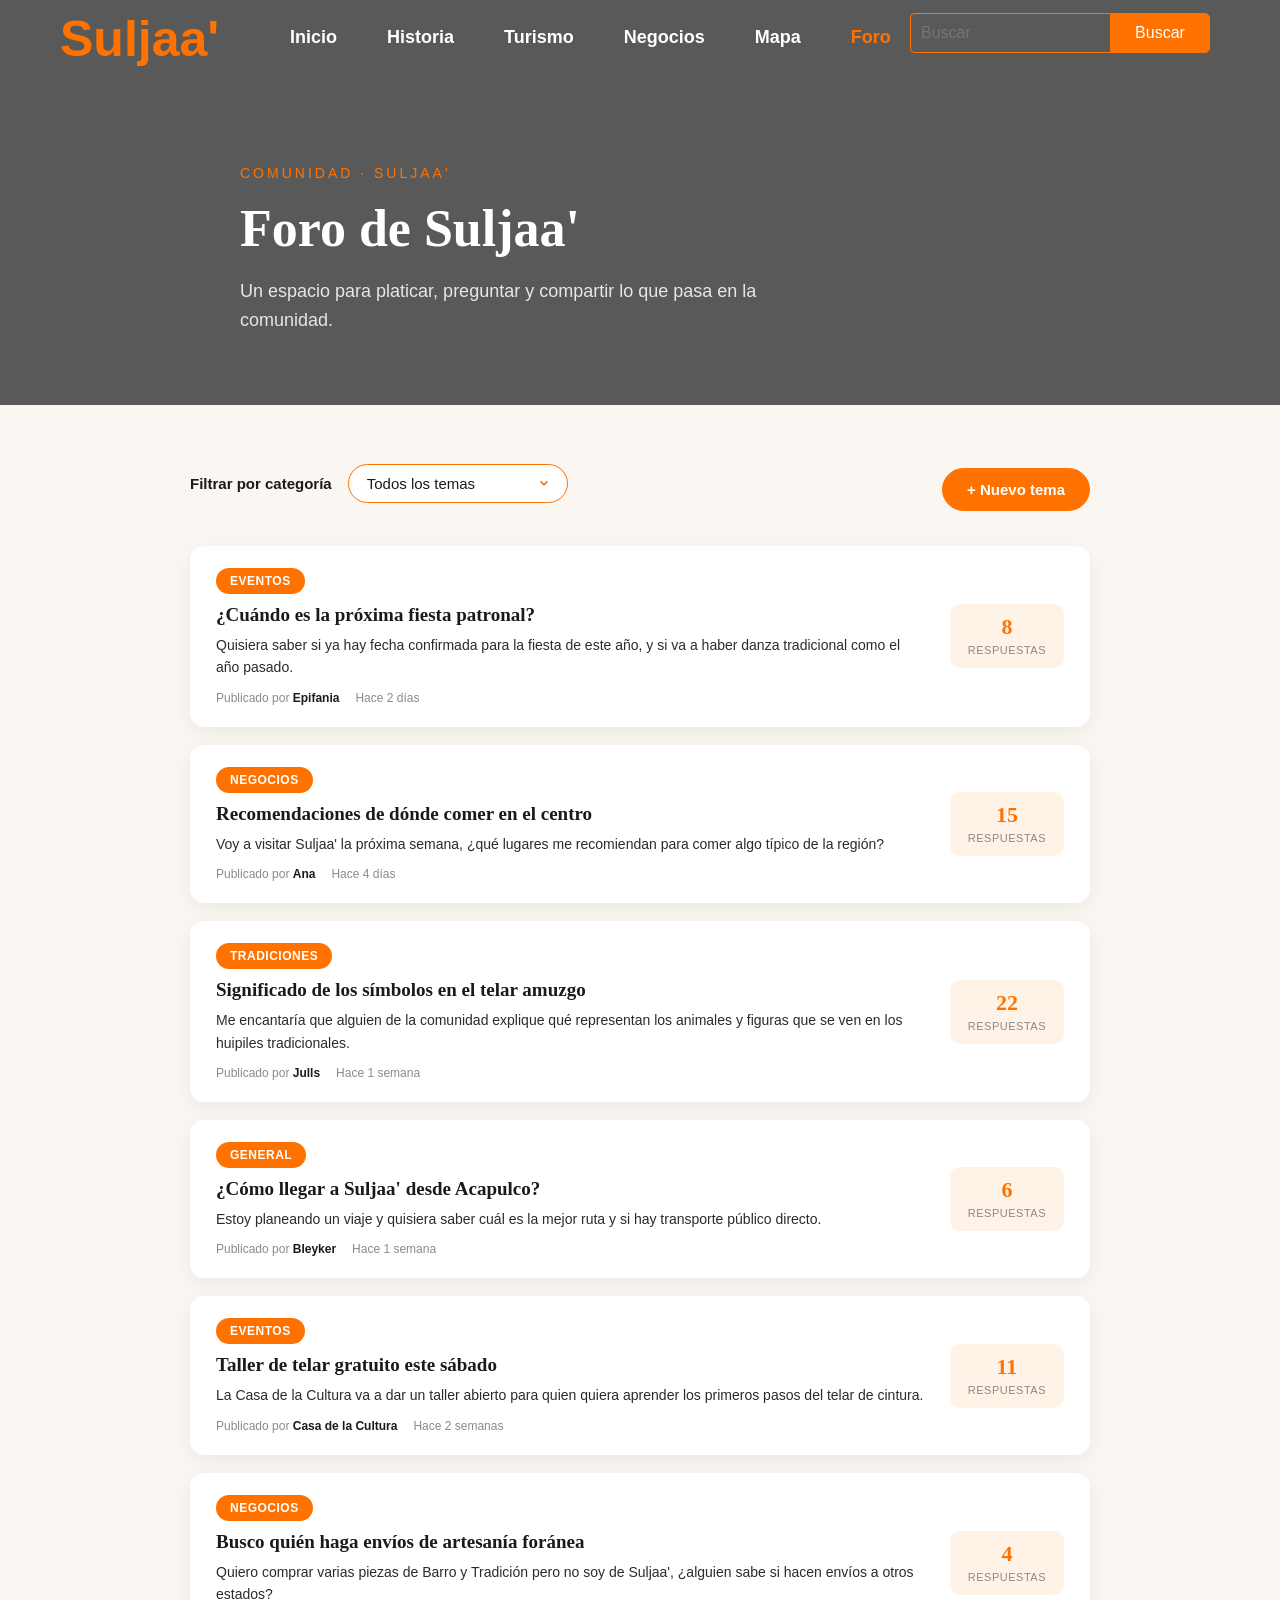
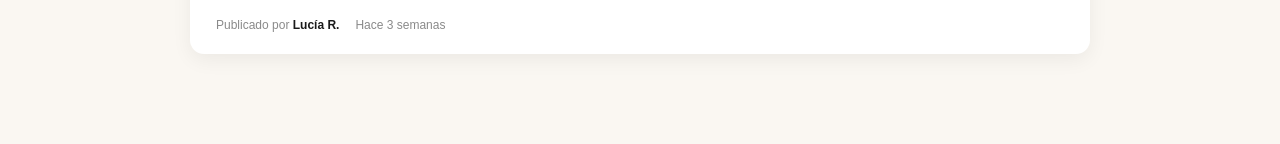
==== foro.html @ bf5eca67 "se agrego archivo foro.html con un filtro de categoria por temas" ====
<!DOCTYPE html>
<html lang="es">
<head>
    <meta charset="UTF-8">
    <meta name="viewport" content="width=device-width, initial-scale=1.0">
    <title>Foro — Suljaa'</title>

    <link rel="stylesheet" href="style.css">
</head>

<body>

    <div class="main main--foro">

        <!-- NAVBAR -->

        <div class="navbar">
            <button class="menu-toggle">☰</button>

            <div class="icon">
                <h2 class="logo">Suljaa'</h2>
            </div>

            <div class="menu">
                <ul>
                    <li><a href="index.html">Inicio</a></li>
                    <li><a href="historia.html">Historia</a></li>
                    <li><a href="turismo.html">Turismo</a></li>
                    <li><a href="negocios.html">Negocios</a></li>
                    <li><a href="mapa.html">Mapa</a></li>
                    <li><a href="foro.html" class="active-link">Foro</a></li>
                </ul>
            </div>

            <div class="search">
                <input
                    class="srch"
                    type="search"
                    placeholder="Buscar">

                <a href="#">
                    <button class="btn">Buscar</button>
                </a>
            </div>

        </div>

        <!-- HERO -->

        <div class="page-hero">
            <p class="page-eyebrow">Comunidad · Suljaa'</p>
            <h1>Foro de Suljaa'</h1>
            <p class="page-subtitle">
                Un espacio para platicar, preguntar y compartir lo que pasa
                en la comunidad.
            </p>
        </div>

    </div>

    <!-- FORO -->

    <main class="forum">

        <!-- BARRA SUPERIOR: FILTRO + BOTÓN NUEVO TEMA -->

        <div class="forum-toolbar">

            <div class="filter-bar">

                <label for="foro-categoria" class="filter-label">Filtrar por categoría</label>

                <select id="foro-categoria" class="filter-select">
                    <option value="todos">Todos los temas</option>
                    <option value="general">General</option>
                    <option value="negocios">Negocios</option>
                    <option value="tradiciones">Tradiciones</option>
                    <option value="eventos">Eventos</option>
                </select>

            </div>

            <button class="btn forum-new-topic" type="button">+ Nuevo tema</button>

        </div>

        <!-- LISTA DE TEMAS -->

        <div class="forum-list" id="forum-list">

            <!-- TEMA 1 -->
            <article class="forum-card" data-categoria="eventos">
                <div class="forum-card-main">
                    <span class="business-tag forum-tag">Eventos</span>
                    <h3 class="forum-title">¿Cuándo es la próxima fiesta patronal?</h3>
                    <p class="forum-preview">
                        Quisiera saber si ya hay fecha confirmada para la
                        fiesta de este año, y si va a haber danza tradicional
                        como el año pasado.
                    </p>
                    <div class="forum-meta">
                        <span class="forum-author">Publicado por <strong>Epifania</strong></span>
                        <span class="forum-date">Hace 2 días</span>
                    </div>
                </div>
                <div class="forum-card-stats">
                    <span class="forum-replies">8</span>
                    <span class="forum-replies-label">respuestas</span>
                </div>
            </article>

            <!-- TEMA 2 -->
            <article class="forum-card" data-categoria="negocios">
                <div class="forum-card-main">
                    <span class="business-tag forum-tag">Negocios</span>
                    <h3 class="forum-title">Recomendaciones de dónde comer en el centro</h3>
                    <p class="forum-preview">
                        Voy a visitar Suljaa' la próxima semana, ¿qué
                        lugares me recomiendan para comer algo típico de
                        la región?
                    </p>
                    <div class="forum-meta">
                        <span class="forum-author">Publicado por <strong>Ana</strong></span>
                        <span class="forum-date">Hace 4 días</span>
                    </div>
                </div>
                <div class="forum-card-stats">
                    <span class="forum-replies">15</span>
                    <span class="forum-replies-label">respuestas</span>
                </div>
            </article>

            <!-- TEMA 3 -->
            <article class="forum-card" data-categoria="tradiciones">
                <div class="forum-card-main">
                    <span class="business-tag forum-tag">Tradiciones</span>
                    <h3 class="forum-title">Significado de los símbolos en el telar amuzgo</h3>
                    <p class="forum-preview">
                        Me encantaría que alguien de la comunidad explique
                        qué representan los animales y figuras que se ven
                        en los huipiles tradicionales.
                    </p>
                    <div class="forum-meta">
                        <span class="forum-author">Publicado por <strong>Julls</strong></span>
                        <span class="forum-date">Hace 1 semana</span>
                    </div>
                </div>
                <div class="forum-card-stats">
                    <span class="forum-replies">22</span>
                    <span class="forum-replies-label">respuestas</span>
                </div>
            </article>

            <!-- TEMA 4 -->
            <article class="forum-card" data-categoria="general">
                <div class="forum-card-main">
                    <span class="business-tag forum-tag">General</span>
                    <h3 class="forum-title">¿Cómo llegar a Suljaa' desde Acapulco?</h3>
                    <p class="forum-preview">
                        Estoy planeando un viaje y quisiera saber cuál es
                        la mejor ruta y si hay transporte público directo.
                    </p>
                    <div class="forum-meta">
                        <span class="forum-author">Publicado por <strong>Bleyker</strong></span>
                        <span class="forum-date">Hace 1 semana</span>
                    </div>
                </div>
                <div class="forum-card-stats">
                    <span class="forum-replies">6</span>
                    <span class="forum-replies-label">respuestas</span>
                </div>
            </article>

            <!-- TEMA 5 -->
            <article class="forum-card" data-categoria="eventos">
                <div class="forum-card-main">
                    <span class="business-tag forum-tag">Eventos</span>
                    <h3 class="forum-title">Taller de telar gratuito este sábado</h3>
                    <p class="forum-preview">
                        La Casa de la Cultura va a dar un taller abierto
                        para quien quiera aprender los primeros pasos del
                        telar de cintura.
                    </p>
                    <div class="forum-meta">
                        <span class="forum-author">Publicado por <strong>Casa de la Cultura</strong></span>
                        <span class="forum-date">Hace 2 semanas</span>
                    </div>
                </div>
                <div class="forum-card-stats">
                    <span class="forum-replies">11</span>
                    <span class="forum-replies-label">respuestas</span>
                </div>
            </article>

            <!-- TEMA 6 -->
            <article class="forum-card" data-categoria="negocios">
                <div class="forum-card-main">
                    <span class="business-tag forum-tag">Negocios</span>
                    <h3 class="forum-title">Busco quién haga envíos de artesanía foránea</h3>
                    <p class="forum-preview">
                        Quiero comprar varias piezas de Barro y Tradición
                        pero no soy de Suljaa', ¿alguien sabe si hacen
                        envíos a otros estados?
                    </p>
                    <div class="forum-meta">
                        <span class="forum-author">Publicado por <strong>Lucía R.</strong></span>
                        <span class="forum-date">Hace 3 semanas</span>
                    </div>
                </div>
                <div class="forum-card-stats">
                    <span class="forum-replies">4</span>
                    <span class="forum-replies-label">respuestas</span>
                </div>
            </article>

        </div>

        <!-- SIN RESULTADOS -->

        <p class="no-results" id="forum-no-results">No hay temas en esta categoría todavía.</p>

    </main>

    <!-- JAVASCRIPT -->

    <script src="script.js"></script>

</body>
</html>
---- style.css ----
*{
    margin: 0;
    padding: 0;
    box-sizing: border-box;
}

.main{
    width: 100%;
    height: 100vh;

    background:
    linear-gradient(
        to top,
        rgba(0,0,0,0.5) 50%,
        rgba(0,0,0,0.5) 50%
    ),
    url("img/portada.webp");

    background-position: center;
    background-size: cover;
}

.navbar{
    width: 1200px;
    height: 75px;
    margin: auto;
}

.navbar{
    overflow:visible;
}

.icon{
    width: 200px;
    float: left;
    height: 70px;
}

.logo{
    color: #ff7200;
    font-size: 50px;
    font-family: Arial;
    padding-left: 20px;
    padding-top: 10px;
}

.menu{
    width: 460px;
    float: left;
    height: 70px;
}

ul{
    float: left;
    display: flex;
    justify-content: center;
    align-items: center;
}

ul li{
    list-style: none;
    margin-left: 50px;
    margin-top: 27px;
    font-size: 18px;
}

ul li a{
    text-decoration: none;
    color: #fff;
    font-family: Arial;
    font-weight: bold;
    transition: 0.4s ease-in-out;
}

ul li a:hover{
    color: #ff7200;
}

.search{
    width: 330px;
    float: left;
    margin-left: 210px;
}

.srch{
    font-family: Arial;
    width: 200px;
    height: 40px;
    background: transparent;
    border: 1px solid #ff7200;
    border-right: none;
    margin-top: 13px;
    color: #fff;
    font-size: 16px;
    float: left;
    padding-left: 10px;

    border-top-left-radius: 5px;
    border-bottom-left-radius: 5px;
}

.btn{
    width: 100px;
    height: 40px;
    background: #ff7200;
    border: 1px solid #ff7200;
    margin-top: 13px;
    color: #fff;
    font-size: 16px;
    cursor: pointer;

    border-top-right-radius: 5px;
    border-bottom-right-radius: 5px;
}

.btn:focus,
.srch:focus{
    outline: none;
}

/* CONTENIDO PRINCIPAL */

.content{
    width: min(1200px, 90%);
    margin: auto;

    padding-top: 100px;

    display: flex;
    justify-content: space-between;
    align-items: center;

    gap: 60px;

    color: white;
}
.content-text{
    width: 700px;
}

.content h1{
    font-family: Georgia, serif;
    font-size: 60px;
    margin-bottom: 20px;
}

.content span{
    color: #ff7200;
    font-size: 55px;
}

.content .par{
    width: 700px;
    font-family: Arial;
    font-size: 20px;
    line-height: 35px;
    letter-spacing: 1px;
}
.mini-slider{

    position: relative;

    width: 320px;
    height: 450px;

    overflow: hidden;

    border-radius: 20px;

    box-shadow:
    0 20px 60px rgba(0,0,0,.5);

    flex-shrink: 0;

    animation: float 5s ease-in-out infinite;
}

.slide{

    position: absolute;

    top: 0;
    left: 0;

    width: 100%;
    height: 100%;

    opacity: 0;

    transform: scale(1.15);

    transition:
        opacity .8s ease,
        transform 6s ease;
}

.slide.active{
    opacity: 1;
    transform: scale(1);
}

.slide img{
    width: 100%;
    height: 100%;
    object-fit: cover;
}

@keyframes float{

    0%{
        transform: translateY(0);
    }

    50%{
        transform: translateY(-8px);
    }

    100%{
        transform: translateY(0);
    }

}
.slider-dots{

    position: absolute;

    bottom: 15px;
    left: 50%;

    transform: translateX(-50%);

    display: flex;
    gap: 10px;

    z-index: 10;
}

.dot{

    width: 10px;
    height: 10px;

    border-radius: 50%;

    background: rgba(255,255,255,.4);

    transition: .3s;
}

.active-dot{
    background: #ff7200;
    transform: scale(1.3);
}
.slide-info{

    position: absolute;

    left: 0;
    bottom: 0;

    width: 100%;

    padding: 20px;

    background:
    linear-gradient(
        transparent,
        rgba(0,0,0,.85)
    );

    color: white;
}

.slide-info h3{

    font-size: 20px;
    margin-bottom: 5px;
}

.slide-info p{

    font-size: 14px;
    line-height: 1.4;
}
/* ===================================
   MENU HAMBURGUESA
=================================== */

.menu-toggle{
    display:none;
    background:none;
    border:none;
    color:white;
    font-size:26px;
    cursor:pointer;
}

/* ===================================
   RESPONSIVE
=================================== */

@media (max-width:768px){

    .main{
        height:auto;
        min-height:100vh;
    }

    .navbar{
        width:100%;
        padding:20px;
        position:relative;
        display:flex;
        justify-content:center;
        align-items:center;
    }

    .logo{
        font-size:36px;
        padding:0;
        text-align:center;
        letter-spacing:1px;
    }

    .menu-toggle{
        display:block;
        position:absolute;
        left:20px;
        top:20px;
        z-index:1001;
    }

    .menu{
    display:none;
    width:100%;
    float:none;
    height:auto;
}

    .menu.active{

    display:block;

    position:absolute;

    top:70px;

    left:50%;
    transform:translateX(-50%);

    width:95%;

    padding:10px 15px;

    background:rgba(0,0,0,.55);

    backdrop-filter:blur(10px);

    border-radius:14px;

    z-index:999;

    animation:menuDrop .3s ease;
}

    .menu.active ul{
    display:flex;

    flex-wrap:wrap;

    justify-content:center;

    gap:12px;

    width:100%;
}

    .menu.active li{
    margin:0 !important;
}

    .menu.active a{
    font-size:14px;
    font-weight:600;
    white-space:nowrap;
}

    .menu.active a:hover{
        color:#ff7200;
    }

    .search{
        display:none;
    }

    .content{
        width:100%;
        display:flex;
        flex-direction:column;
        align-items:center;
        text-align:center;
        padding:30px 20px 50px;
        gap:30px;
    }

    .content-text{
        width:100%;
    }

    .content h1{
        font-size:40px;
        line-height:1.1;
        margin-bottom:15px;
    }

    .content span{
        font-size:40px;
    }

    .content .par{
        width:100%;
        font-size:18px;
        line-height:1.7;
    }

    .mini-slider{
        width:90%;
        max-width:340px;
        height:460px;
        margin-top:0;
        border-radius:22px;
        overflow:hidden;
        box-shadow:0 20px 60px rgba(0,0,0,.45);
    }

    .slide-info{
        text-align:center;
        padding:22px;
        background:linear-gradient(
            transparent,
            rgba(0,0,0,.92)
        );
    }

    .slide-info h3{
        font-size:24px;
        margin-bottom:8px;
        font-family:Georgia, serif;
    }

    .slide-info p{
        font-size:15px;
        line-height:1.5;
        opacity:.9;
    }

    .dot{
        width:8px;
        height:8px;
    }

    .active-dot{
        transform:scale(1.4);
    }
}

/* ===================================
   ANIMACIONES
=================================== */

@keyframes menuDrop{

    from{
        opacity:0;
        transform:translateY(-10px);
    }

    to{
        opacity:1;
        transform:translateY(0);
    }
}

/* ===================================
   HISTORIA — ESTILOS DE ARTÍCULO
   (se carga después de style.css)
=================================== */

:root{
    --naranja: #ff7200;
    --negro: #0d0d0d;
    --gris-texto: #2b2b2b;
    --crema: #faf7f2;
}

/* El hero de historia es más bajo que el del index,
   solo lo necesario para navbar + título de artículo */

.main--historia{
    height: auto;
    min-height: 60vh;

    background:
    linear-gradient(
        to top,
        rgba(0,0,0,0.65) 30%,
        rgba(0,0,0,0.65) 100%
    ),
    url("img/historia-hero.webp");

    background-position: center;
    background-size: cover;

    padding-bottom: 80px;
}

.active-link{
    color: var(--naranja) !important;
}

/* ---------- HERO DEL ARTÍCULO ---------- */

.article-hero{
    width: min(800px, 90%);
    margin: 90px auto 0;

    color: #fff;
    text-align: left;
}

.article-eyebrow{
    font-family: Arial;
    font-size: 14px;
    letter-spacing: 3px;
    text-transform: uppercase;
    color: var(--naranja);
    margin-bottom: 18px;
}

.article-hero h1{
    font-family: Georgia, serif;
    font-size: 56px;
    line-height: 1.15;
    margin-bottom: 22px;
}

.article-subtitle{
    font-family: Arial;
    font-size: 19px;
    line-height: 1.6;
    color: rgba(255,255,255,.85);
    max-width: 650px;
}

/* ---------- CUERPO DEL ARTÍCULO ---------- */

.article{
    background: var(--crema);
    padding-top: 60px;
    padding-bottom: 100px;
}

.article-figure{
    margin: 0 auto 50px;
}

.article-figure--full{
    width: min(1000px, 92%);
}

.article-figure--full img{
    width: 100%;
    height: 460px;
    object-fit: cover;
    border-radius: 14px;
    display: block;
}

.article-figure--inline{
    width: min(720px, 90%);
}

.article-figure--inline img{
    width: 100%;
    height: 360px;
    object-fit: cover;
    border-radius: 10px;
    display: block;
}

.article-figure figcaption{
    font-family: Arial;
    font-size: 13px;
    color: #8a8a8a;
    margin-top: 10px;
    text-align: center;
}

.article-body{
    width: min(720px, 90%);
    margin: 0 auto 70px;

    color: var(--gris-texto);
    font-family: Arial;
}

.article-lead{
    font-size: 22px;
    line-height: 1.6;
    font-family: Georgia, serif;
    color: #1a1a1a;
    margin-bottom: 40px;
}

.article-body h2{
    font-family: Georgia, serif;
    font-size: 32px;
    color: #1a1a1a;
    margin-top: 50px;
    margin-bottom: 18px;

    border-left: 4px solid var(--naranja);
    padding-left: 16px;
}

.article-body p{
    font-size: 18px;
    line-height: 1.8;
    margin-bottom: 22px;
    letter-spacing: .2px;
}

.article-body h3{
    font-family: Georgia, serif;
    font-size: 24px;
    color: #1a1a1a;
    margin-top: 36px;
    margin-bottom: 14px;
}

.article-list{
    margin: 0 0 28px 1.4em;
    padding: 0;
}

.article-list li{
    font-size: 18px;
    line-height: 1.8;
    margin-bottom: 18px;
    letter-spacing: .2px;
    color: var(--gris-texto);
}

.article-list li strong{
    color: #1a1a1a;
}

.article-quote{
    width: 100%;
    margin: 40px 0;
    padding: 30px 35px;

    background: #fff;
    border-left: 4px solid var(--naranja);
    border-radius: 0 10px 10px 0;

    font-family: Georgia, serif;
    font-size: 22px;
    font-style: italic;
    line-height: 1.5;
    color: #1a1a1a;
}

.article-quote cite{
    display: block;
    margin-top: 14px;
    font-family: Arial;
    font-size: 14px;
    font-style: normal;
    color: #8a8a8a;
}

/* ---------- LÍNEA DE TIEMPO ---------- */

.timeline{
    width: min(800px, 90%);
    margin: 0 auto;
    padding: 50px 0 20px;
}

.timeline-title{
    font-family: Georgia, serif;
    font-size: 32px;
    color: #1a1a1a;
    text-align: center;
    margin-bottom: 50px;
}

.timeline-track{
    position: relative;
    padding-left: 30px;

    border-left: 2px solid rgba(255,114,0,.3);
}

.timeline-item{
    position: relative;
    margin-bottom: 42px;
}

.timeline-item::before{
    content: "";

    position: absolute;
    left: -38px;
    top: 4px;

    width: 14px;
    height: 14px;

    background: var(--naranja);
    border-radius: 50%;
    border: 3px solid var(--crema);
}

.timeline-year{
    display: inline-block;
    font-family: Arial;
    font-weight: bold;
    font-size: 14px;
    letter-spacing: 1px;
    color: var(--naranja);
    margin-bottom: 6px;
}

.timeline-content h3{
    font-family: Georgia, serif;
    font-size: 22px;
    color: #1a1a1a;
    margin-bottom: 6px;
}

.timeline-content p{
    font-family: Arial;
    font-size: 16px;
    line-height: 1.6;
    color: var(--gris-texto);
}

/* ---------- ACORDEÓN CULTURAL (historia) ---------- */

.culture-accordion{
    margin: 36px 0 50px;
}

.accordion-item{
    background: #fff;
    border: 1px solid rgba(0,0,0,.08);
    border-radius: 10px;
    margin-bottom: 12px;
    overflow: hidden;
    transition: box-shadow .25s ease;
}

.accordion-item.is-open{
    box-shadow: 0 4px 20px rgba(0,0,0,.06);
}

.accordion-trigger{
    width: 100%;
    display: flex;
    justify-content: space-between;
    align-items: center;
    gap: 16px;
    padding: 20px 24px;

    background: none;
    border: none;
    cursor: pointer;

    font-family: Georgia, serif;
    font-size: 22px;
    color: #1a1a1a;
    text-align: left;

    transition: background .2s ease;
}

.accordion-trigger:hover,
.accordion-trigger:focus-visible{
    background: rgba(255,114,0,.06);
    outline: none;
}

.accordion-trigger:focus-visible{
    box-shadow: inset 0 0 0 2px var(--naranja);
}

.accordion-icon{
    flex-shrink: 0;
    width: 28px;
    height: 28px;
    position: relative;
}

.accordion-icon::before,
.accordion-icon::after{
    content: "";
    position: absolute;
    top: 50%;
    left: 50%;
    background: var(--naranja);
    transition: transform .3s ease;
}

.accordion-icon::before{
    width: 14px;
    height: 2px;
    margin: -1px -7px 0 0;
}

.accordion-icon::after{
    width: 2px;
    height: 14px;
    margin: -7px -1px 0 0;
}

.accordion-item.is-open .accordion-icon::after{
    transform: rotate(90deg);
    opacity: 0;
}

.accordion-panel{
    display: grid;
    grid-template-rows: 0fr;
    transition: grid-template-rows .35s ease;
}

.accordion-item.is-open .accordion-panel{
    grid-template-rows: 1fr;
}

.accordion-content{
    overflow: hidden;
    padding: 0 24px;
}

.accordion-item.is-open .accordion-content{
    padding-bottom: 24px;
}

.accordion-content p{
    font-size: 17px;
    line-height: 1.8;
    margin-bottom: 16px;
    color: var(--gris-texto);
}

.accordion-content p:last-child{
    margin-bottom: 0;
}

.accordion-figure{
    margin: 20px 0 24px;
}

.accordion-figure img{
    width: 100%;
    height: 220px;
    object-fit: cover;
    border-radius: 8px;
    display: block;
}

.accordion-figure figcaption{
    font-family: Arial;
    font-size: 13px;
    color: #8a8a8a;
    margin-top: 8px;
    text-align: center;
}

.accordion-gallery{
    display: grid;
    grid-template-columns: repeat(2, 1fr);
    gap: 14px;
    margin: 20px 0 24px;
}

.accordion-gallery .accordion-figure{
    margin: 0;
}

.accordion-gallery .accordion-figure img{
    height: 160px;
}

/* ===================================
   RESPONSIVE
=================================== */

@media (max-width:768px){

    .article-hero{
        margin-top: 40px;
        text-align: center;
    }

    .article-hero h1{
        font-size: 38px;
    }

    .article-subtitle{
        font-size: 17px;
        max-width: 100%;
    }

    .article-figure--full img{
        height: 260px;
        border-radius: 10px;
    }

    .article-figure--inline img{
        height: 220px;
    }

    .article-lead{
        font-size: 19px;
    }

    .article-body h2{
        font-size: 26px;
    }

    .article-body p{
        font-size: 16px;
        line-height: 1.7;
    }

    .article-body h3{
        font-size: 21px;
    }

    .article-list li{
        font-size: 16px;
        line-height: 1.7;
    }

    .article-quote{
        font-size: 18px;
        padding: 24px 22px;
    }

    .timeline-title{
        font-size: 26px;
    }

    .timeline-track{
        padding-left: 22px;
    }

    .timeline-item::before{
        left: -29px;
    }

    .accordion-trigger{
        font-size: 19px;
        padding: 16px 18px;
    }

    .accordion-content{
        padding: 0 18px;
    }

    .accordion-gallery{
        grid-template-columns: 1fr;
    }

    .accordion-figure img,
    .accordion-gallery .accordion-figure img{
        height: 180px;
    }
}
/* ===================================
   NEGOCIOS — DIRECTORIO
   (se carga después de style.css e historia)
=================================== */
 
/* Hero corto, mismo patrón que historia pero genérico
   para reutilizarse en otras páginas internas si se quiere */
 
.page-hero{
    width: min(800px, 90%);
    margin: 90px auto 0;
 
    color: #fff;
    text-align: left;
}
 
.main--negocios{
    height: auto;
    min-height: 55vh;
 
    background:
    linear-gradient(
        to top,
        rgba(0,0,0,0.65) 30%,
        rgba(0,0,0,0.65) 100%
    ),
    url("img/negocios-hero.webp");
 
    background-position: center;
    background-size: cover;
 
    padding-bottom: 70px;
}
 
.page-eyebrow{
    font-family: Arial;
    font-size: 14px;
    letter-spacing: 3px;
    text-transform: uppercase;
    color: var(--naranja);
    margin-bottom: 18px;
}
 
.page-hero h1{
    font-family: Georgia, serif;
    font-size: 52px;
    line-height: 1.15;
    margin-bottom: 18px;
}
 
.page-subtitle{
    font-family: Arial;
    font-size: 18px;
    line-height: 1.6;
    color: rgba(255,255,255,.85);
    max-width: 600px;
}
 
/* ---------- DIRECTORIO ---------- */
 
.directory{
    background: var(--crema);
    padding: 60px 0 100px;
}
 
/* ---------- FILTRO ---------- */
 
.filter-bar{
    width: min(1100px, 90%);
    margin: 0 auto 45px;
 
    display: flex;
    align-items: center;
    gap: 16px;
    flex-wrap: wrap;
}
 
.filter-label{
    font-family: Arial;
    font-size: 15px;
    font-weight: bold;
    color: #1a1a1a;
}
 
.filter-select{
    font-family: Arial;
    font-size: 15px;
    color: #1a1a1a;
 
    padding: 10px 18px;
 
    border: 1.5px solid var(--naranja);
    border-radius: 30px;
 
    background: #fff;
    cursor: pointer;
 
    min-width: 220px;
 
    appearance: none;
    background-image: url("data:image/svg+xml;utf8,<svg xmlns='http://www.w3.org/2000/svg' width='14' height='14' viewBox='0 0 24 24' fill='none' stroke='%23ff7200' stroke-width='3'><polyline points='6 9 12 15 18 9'/></svg>");
    background-repeat: no-repeat;
    background-position: right 16px center;
    padding-right: 40px;
}
 
.filter-select:focus{
    outline: none;
    box-shadow: 0 0 0 3px rgba(255,114,0,.2);
}
 
/* ---------- GRID ---------- */
 
.business-grid{
    width: min(1100px, 90%);
    margin: 0 auto;
 
    display: grid;
    grid-template-columns: repeat(3, 1fr);
    gap: 32px;
}
 
.business-card{
    background: #fff;
    border-radius: 16px;
    overflow: hidden;
 
    box-shadow: 0 8px 24px rgba(0,0,0,.08);
 
    display: flex;
    flex-direction: column;
 
    transition: transform .3s ease, box-shadow .3s ease;
}
 
.business-card:hover{
    transform: translateY(-6px);
    box-shadow: 0 16px 36px rgba(0,0,0,.14);
}
 
.business-card.is-hidden{
    display: none;
}
 
.business-image{
    position: relative;
    width: 100%;
    height: 200px;
}
 
.business-image img{
    width: 100%;
    height: 100%;
    object-fit: cover;
    display: block;
}
 
.business-tag{
    position: absolute;
    top: 14px;
    left: 14px;
 
    background: var(--naranja);
    color: #fff;
 
    font-family: Arial;
    font-size: 12px;
    font-weight: bold;
    letter-spacing: .5px;
    text-transform: uppercase;
 
    padding: 6px 14px;
    border-radius: 30px;
}
 
.business-info{
    padding: 22px 24px 26px;
 
    display: flex;
    flex-direction: column;
    flex-grow: 1;
}
 
.business-info h3{
    font-family: Georgia, serif;
    font-size: 22px;
    color: #1a1a1a;
    margin-bottom: 10px;
}
 
.business-desc{
    font-family: Arial;
    font-size: 15px;
    line-height: 1.6;
    color: var(--gris-texto);
 
    margin-bottom: 18px;
    flex-grow: 1;
}
 
.business-location{
    border-top: 1px solid #eee;
    padding-top: 16px;
 
    display: flex;
    flex-direction: column;
    gap: 8px;
}
 
.business-address{
    font-family: Arial;
    font-size: 13px;
    color: #8a8a8a;
}
 
.map-link{
    font-family: Arial;
    font-size: 14px;
    font-weight: bold;
    color: var(--naranja);
    text-decoration: none;
 
    transition: .25s;
}
 
.map-link:hover{
    color: #d65f00;
}
 
/* ---------- SIN RESULTADOS ---------- */
 
.no-results{
    display: none;
 
    width: min(1100px, 90%);
    margin: 40px auto 0;
 
    text-align: center;
    font-family: Arial;
    font-size: 16px;
    color: #8a8a8a;
}
 
.no-results.show{
    display: block;
}
 
/* ===================================
   RESPONSIVE
=================================== */
 
@media (max-width:1024px){
 
    .business-grid{
        grid-template-columns: repeat(2, 1fr);
    }
}
 
@media (max-width:768px){
 
    .page-hero{
        margin-top: 40px;
        text-align: center;
    }
 
    .page-hero h1{
        font-size: 36px;
    }
 
    .page-subtitle{
        font-size: 16px;
        max-width: 100%;
    }
 
    .filter-bar{
        flex-direction: column;
        align-items: stretch;
        text-align: center;
    }
 
    .filter-select{
        width: 100%;
    }
 
    .business-grid{
        grid-template-columns: 1fr;
        gap: 24px;
    }
 
    .business-image{
        height: 190px;
    }
}


 /* ===================================
   MAPA — ESTILOS
   (se carga después de style.css, historia y negocios)
=================================== */

.main--mapa{
    height: auto;
    min-height: 45vh;

    background:
    linear-gradient(
        to top,
        rgba(0,0,0,0.65) 30%,
        rgba(0,0,0,0.65) 100%
    ),
    url("img/mapa-hero.webp");

    background-position: center;
    background-size: cover;

    padding-bottom: 60px;
}

/* ---------- LAYOUT GENERAL ---------- */

.map-page{
    background: var(--crema);
    padding: 50px 0 90px;
}

.section-title{
    width: min(1200px, 94%);
    margin: 0 auto 10px;

    font-family: Georgia, serif;
    font-size: 28px;
    color: #1a1a1a;

    border-left: 4px solid var(--naranja);
    padding-left: 14px;
}

.section-subtitle{
    width: min(1200px, 94%);
    margin: 0 auto 30px;

    font-family: Arial;
    font-size: 15px;
    color: var(--gris-texto);
    padding-left: 18px;
}

.map-main-section{
    margin-bottom: 70px;
}

/* ---------- MAPA PRINCIPAL ---------- */

.map-layout{
    width: min(1200px, 94%);
    margin: 20px auto 0;

    display: flex;
    gap: 28px;

    align-items: flex-start;
}

.map-sidebar{
    width: 320px;
    flex-shrink: 0;

    background: #fff;
    border-radius: 16px;

    box-shadow: 0 8px 24px rgba(0,0,0,.08);

    padding: 24px;

    max-height: 560px;
    overflow-y: auto;
}

.sidebar-title{
    font-family: Georgia, serif;
    font-size: 20px;
    color: #1a1a1a;
    margin-bottom: 18px;
}

.sidebar-list{
    display: flex;
    flex-direction: column;
    gap: 10px;
}

.sidebar-item{
    list-style: none;

    padding: 14px 16px;

    border-radius: 10px;
    border: 1px solid #eee;

    cursor: pointer;

    transition: .25s;
}

.sidebar-item:hover{
    border-color: var(--naranja);
    background: #fff9f4;
}

.sidebar-item.is-active{
    border-color: var(--naranja);
    background: #fff3e8;
}

.sidebar-item h4{
    font-family: Georgia, serif;
    font-size: 16px;
    color: #1a1a1a;
    margin-bottom: 4px;
}

.sidebar-item span{
    font-family: Arial;
    font-size: 12px;
    font-weight: bold;
    letter-spacing: .5px;
    text-transform: uppercase;
    color: var(--naranja);
}

.map-container{
    flex-grow: 1;

    border-radius: 16px;
    overflow: hidden;

    box-shadow: 0 8px 24px rgba(0,0,0,.08);
}

#map{
    width: 100%;
    height: 560px;
}

/* ---------- LOCALIDADES: GRID DE CAJAS ---------- */

.locality-grid{
    width: min(1200px, 94%);
    margin: 0 auto;

    display: grid;
    grid-template-columns: repeat(3, 1fr);
    gap: 28px;
}

.locality-card{
    background: #fff;
    border-radius: 16px;
    overflow: hidden;

    box-shadow: 0 8px 24px rgba(0,0,0,.08);

    cursor: pointer;

    transition: transform .3s ease, box-shadow .3s ease;
}

.locality-card:hover{
    transform: translateY(-6px);
    box-shadow: 0 16px 36px rgba(0,0,0,.14);
}

.locality-thumb{
    width: 100%;
    height: 160px;

    position: relative;

    /* El mapa miniatura de Leaflet vive aquí */
    overflow: hidden;
}

/* Evita que el mini-mapa capture scroll/clicks individuales;
   el clic en toda la tarjeta abre el modal */
.locality-thumb .leaflet-container{
    pointer-events: none;
}

.locality-thumb-overlay{
    position: absolute;
    inset: 0;

    background: linear-gradient(
        to top,
        rgba(0,0,0,.45),
        rgba(0,0,0,0) 60%
    );
}

.locality-info{
    padding: 18px 20px 22px;
}

.locality-info h3{
    font-family: Georgia, serif;
    font-size: 19px;
    color: #1a1a1a;
    margin-bottom: 6px;
}

.locality-info p{
    font-family: Arial;
    font-size: 13px;
    color: #8a8a8a;
}

.locality-expand{
    display: inline-block;
    margin-top: 10px;

    font-family: Arial;
    font-size: 13px;
    font-weight: bold;
    color: var(--naranja);
}

/* ---------- MODAL ---------- */

.locality-modal{
    display: none;

    position: fixed;
    inset: 0;
    z-index: 2000;

    background: rgba(0,0,0,.6);

    align-items: center;
    justify-content: center;

    padding: 20px;
}

.locality-modal.is-open{
    display: flex;
}

.locality-modal-content{
    background: #fff;
    border-radius: 18px;

    width: min(900px, 100%);
    max-height: 90vh;

    padding: 30px;

    position: relative;

    overflow-y: auto;

    animation: modalPop .25s ease;
}

@keyframes modalPop{

    from{
        opacity: 0;
        transform: scale(.96);
    }

    to{
        opacity: 1;
        transform: scale(1);
    }

}

.modal-close{
    position: absolute;
    top: 18px;
    right: 18px;

    width: 36px;
    height: 36px;

    border: none;
    border-radius: 50%;

    background: #f4f4f4;
    color: #1a1a1a;

    font-size: 18px;
    cursor: pointer;

    transition: .2s;
}

.modal-close:hover{
    background: var(--naranja);
    color: #fff;
}

.modal-title{
    font-family: Georgia, serif;
    font-size: 28px;
    color: #1a1a1a;
    margin-bottom: 6px;
    padding-right: 40px;
}

.modal-subtitle{
    font-family: Arial;
    font-size: 14px;
    color: #8a8a8a;
    margin-bottom: 20px;
}

.modal-map-container{
    border-radius: 14px;
    overflow: hidden;

    box-shadow: 0 8px 24px rgba(0,0,0,.08);
}

#modal-map{
    width: 100%;
    height: 420px;
}

/* Popups de Leaflet con la tipografía del sitio */

.leaflet-popup-content-wrapper{
    border-radius: 12px;
}

.leaflet-popup-content{
    font-family: Arial;
    margin: 14px 16px;
}

.popup-title{
    font-family: Georgia, serif;
    font-size: 16px;
    color: #1a1a1a;
    margin-bottom: 6px;
}

.popup-tag{
    display: inline-block;
    font-size: 11px;
    font-weight: bold;
    text-transform: uppercase;
    letter-spacing: .5px;
    color: var(--naranja);
    margin-bottom: 8px;
}

.popup-link{
    display: inline-block;
    margin-top: 8px;
    font-size: 13px;
    font-weight: bold;
    color: var(--naranja);
    text-decoration: none;
}

.popup-link:hover{
    color: #d65f00;
}

/* ===================================
   RESPONSIVE
=================================== */

@media (max-width:1024px){

    .locality-grid{
        grid-template-columns: repeat(2, 1fr);
    }
}

@media (max-width:768px){

    .page-hero{
        margin-top: 40px;
        text-align: center;
    }

    .page-hero h1{
        font-size: 34px;
    }

    .section-title{
        font-size: 22px;
    }

    .map-layout{
        flex-direction: column;
        align-items: stretch;
    }

    .map-sidebar{
        width: 100%;
        max-height: 240px;
    }

    #map{
        height: 360px;
    }

    .locality-grid{
        grid-template-columns: 1fr;
        gap: 22px;
    }

    .locality-thumb{
        height: 150px;
    }

    .locality-modal-content{
        padding: 22px;
    }

    .modal-title{
        font-size: 22px;
    }

    #modal-map{
        height: 300px;
    }
}
/* ===================================
   TURISMO — ESTILOS
   (se carga después de style.css, historia, negocios y mapa;
   reutiliza .business-grid / .business-card de negocios.css
   para el grid de sitios turísticos) */
 
.main--turismo{
    height: auto;
    min-height: 50vh;
 
    background:
    linear-gradient(
        to top,
        rgba(0,0,0,0.65) 30%,
        rgba(0,0,0,0.65) 100%
    ),
    url("img/turismo-hero.webp");
 
    background-position: center;
    background-size: cover;
 
    padding-bottom: 60px;
}
 
.tourism{
    background: var(--crema);
    padding: 50px 0 90px;
}
 
/* ---------- SECCIÓN DEL ZÓCALO (sitio principal) ---------- */
 
.main-spot-section{
    margin-bottom: 70px;
}
 
.main-spot-card{
    width: min(1100px, 90%);
    margin: 20px auto 0;
 
    background: #fff;
    border-radius: 18px;
    overflow: hidden;
 
    box-shadow: 0 10px 28px rgba(0,0,0,.1);
 
    display: flex;
}
 
.main-spot-image{
    width: 45%;
    flex-shrink: 0;
}
 
.main-spot-image img{
    width: 100%;
    height: 100%;
    object-fit: cover;
    display: block;
    min-height: 320px;
}
 
.main-spot-info{
    padding: 36px 38px;
 
    display: flex;
    flex-direction: column;
    justify-content: center;
}
 
.main-spot-info h3{
    font-family: Georgia, serif;
    font-size: 28px;
    color: #1a1a1a;
    margin-bottom: 14px;
}
 
.main-spot-info p{
    font-family: Arial;
    font-size: 16px;
    line-height: 1.7;
    color: var(--gris-texto);
    margin-bottom: 24px;
}
 
.main-spot-location{
    border-top: 1px solid #eee;
    padding-top: 18px;
 
    display: flex;
    flex-direction: column;
    gap: 8px;
}
 
/* ---------- TÍTULOS DE SECCIÓN ---------- */
 
.spots-section .section-title{
    margin-bottom: 30px;
}
 
/* ===================================
   RESPONSIVE
=================================== */
 
@media (max-width:768px){
 
    .page-hero{
        margin-top: 40px;
        text-align: center;
    }
 
    .page-hero h1{
        font-size: 34px;
    }
 
    .main-spot-card{
        flex-direction: column;
    }
 
    .main-spot-image{
        width: 100%;
    }
 
    .main-spot-image img{
        min-height: 220px;
    }
 
    .main-spot-info{
        padding: 26px 24px 30px;
        text-align: left;
    }
 
    .main-spot-info h3{
        font-size: 24px;
    }
}
 
/* ===================================
   MAPA — ESTILOS
   (se carga después de style.css, historia y negocios)
=================================== */

.main--mapa{
    height: auto;
    min-height: 45vh;

    background:
    linear-gradient(
        to top,
        rgba(0,0,0,0.65) 30%,
        rgba(0,0,0,0.65) 100%
    ),
    url("img/mapa-hero.jpg");

    background-position: center;
    background-size: cover;

    padding-bottom: 60px;
}

/* ---------- LAYOUT GENERAL ---------- */

.map-page{
    background: var(--crema);
    padding: 50px 0 90px;
}

.section-title{
    width: min(1200px, 94%);
    margin: 0 auto 10px;

    font-family: Georgia, serif;
    font-size: 28px;
    color: #1a1a1a;

    border-left: 4px solid var(--naranja);
    padding-left: 14px;
}

.section-subtitle{
    width: min(1200px, 94%);
    margin: 0 auto 30px;

    font-family: Arial;
    font-size: 15px;
    color: var(--gris-texto);
    padding-left: 18px;
}

.map-main-section{
    margin-bottom: 70px;
}

/* ---------- MAPA PRINCIPAL ---------- */

.map-layout{
    width: min(1200px, 94%);
    margin: 20px auto 0;

    display: flex;
    gap: 28px;

    align-items: flex-start;
}

.map-sidebar{
    width: 320px;
    flex-shrink: 0;

    background: #fff;
    border-radius: 16px;

    box-shadow: 0 8px 24px rgba(0,0,0,.08);

    padding: 24px;

    max-height: 560px;
    overflow-y: auto;
}

.sidebar-tabs{
    display: flex;
    gap: 8px;

    margin-bottom: 18px;
}

.sidebar-tab{
    flex: 1;

    font-family: Arial;
    font-size: 14px;
    font-weight: bold;

    padding: 10px 0;

    border: 1.5px solid var(--naranja);
    border-radius: 30px;

    background: #fff;
    color: var(--naranja);

    cursor: pointer;
    transition: .25s;
}

.sidebar-tab:hover{
    background: #fff3e8;
}

.sidebar-tab.is-active{
    background: var(--naranja);
    color: #fff;
}

.sidebar-list{
    display: flex;
    flex-direction: column;
    gap: 10px;
}

.sidebar-item{
    list-style: none;

    padding: 14px 16px;

    border-radius: 10px;
    border: 1px solid #eee;

    cursor: pointer;

    transition: .25s;
}

.sidebar-item:hover{
    border-color: var(--naranja);
    background: #fff9f4;
}

.sidebar-item.is-active{
    border-color: var(--naranja);
    background: #fff3e8;
}

.sidebar-item h4{
    font-family: Georgia, serif;
    font-size: 16px;
    color: #1a1a1a;
    margin-bottom: 4px;
}

.sidebar-item span{
    font-family: Arial;
    font-size: 12px;
    font-weight: bold;
    letter-spacing: .5px;
    text-transform: uppercase;
    color: var(--naranja);
}

.map-container{
    flex-grow: 1;

    border-radius: 16px;
    overflow: hidden;

    box-shadow: 0 8px 24px rgba(0,0,0,.08);
}

#map{
    width: 100%;
    height: 560px;
}

/* ---------- LOCALIDADES: GRID DE CAJAS ---------- */

.locality-grid{
    width: min(1200px, 94%);
    margin: 0 auto;

    display: grid;
    grid-template-columns: repeat(3, 1fr);
    gap: 28px;
}

.locality-card{
    background: #fff;
    border-radius: 16px;
    overflow: hidden;

    box-shadow: 0 8px 24px rgba(0,0,0,.08);

    cursor: pointer;

    transition: transform .3s ease, box-shadow .3s ease;
}

.locality-card:hover{
    transform: translateY(-6px);
    box-shadow: 0 16px 36px rgba(0,0,0,.14);
}

.locality-thumb{
    width: 100%;
    height: 160px;

    position: relative;

    /* El mapa miniatura de Leaflet vive aquí */
    overflow: hidden;
}

/* Evita que el mini-mapa capture scroll/clicks individuales;
   el clic en toda la tarjeta abre el modal */
.locality-thumb .leaflet-container{
    pointer-events: none;
}

.locality-thumb-overlay{
    position: absolute;
    inset: 0;

    background: linear-gradient(
        to top,
        rgba(0,0,0,.45),
        rgba(0,0,0,0) 60%
    );
}

.locality-info{
    padding: 18px 20px 22px;
}

.locality-info h3{
    font-family: Georgia, serif;
    font-size: 19px;
    color: #1a1a1a;
    margin-bottom: 6px;
}

.locality-info p{
    font-family: Arial;
    font-size: 13px;
    color: #8a8a8a;
}

.locality-expand{
    display: inline-block;
    margin-top: 10px;

    font-family: Arial;
    font-size: 13px;
    font-weight: bold;
    color: var(--naranja);
}

/* ---------- MODAL ---------- */

.locality-modal{
    display: none;

    position: fixed;
    inset: 0;
    z-index: 2000;

    background: rgba(0,0,0,.6);

    align-items: center;
    justify-content: center;

    padding: 20px;
}

.locality-modal.is-open{
    display: flex;
}

.locality-modal-content{
    background: #fff;
    border-radius: 18px;

    width: min(900px, 100%);
    max-height: 90vh;

    padding: 30px;

    position: relative;

    overflow-y: auto;

    animation: modalPop .25s ease;
}

@keyframes modalPop{

    from{
        opacity: 0;
        transform: scale(.96);
    }

    to{
        opacity: 1;
        transform: scale(1);
    }

}

.modal-close{
    position: absolute;
    top: 18px;
    right: 18px;

    width: 36px;
    height: 36px;

    border: none;
    border-radius: 50%;

    background: #f4f4f4;
    color: #1a1a1a;

    font-size: 18px;
    cursor: pointer;

    transition: .2s;
}

.modal-close:hover{
    background: var(--naranja);
    color: #fff;
}

.modal-title{
    font-family: Georgia, serif;
    font-size: 28px;
    color: #1a1a1a;
    margin-bottom: 6px;
    padding-right: 40px;
}

.modal-subtitle{
    font-family: Arial;
    font-size: 14px;
    color: #8a8a8a;
    margin-bottom: 20px;
}

.modal-map-container{
    border-radius: 14px;
    overflow: hidden;

    box-shadow: 0 8px 24px rgba(0,0,0,.08);
}

#modal-map{
    width: 100%;
    height: 420px;
}

/* Popups de Leaflet con la tipografía del sitio */

.leaflet-popup-content-wrapper{
    border-radius: 12px;
}

.leaflet-popup-content{
    font-family: Arial;
    margin: 14px 16px;
}

.popup-title{
    font-family: Georgia, serif;
    font-size: 16px;
    color: #1a1a1a;
    margin-bottom: 6px;
}

.popup-tag{
    display: inline-block;
    font-size: 11px;
    font-weight: bold;
    text-transform: uppercase;
    letter-spacing: .5px;
    color: var(--naranja);
    margin-bottom: 8px;
}

.popup-link{
    display: inline-block;
    margin-top: 8px;
    font-size: 13px;
    font-weight: bold;
    color: var(--naranja);
    text-decoration: none;
}

.popup-link:hover{
    color: #d65f00;
}

/* ===================================
   RESPONSIVE
=================================== */

@media (max-width:1024px){

    .locality-grid{
        grid-template-columns: repeat(2, 1fr);
    }
}

@media (max-width:768px){

    .page-hero{
        margin-top: 40px;
        text-align: center;
    }

    .page-hero h1{
        font-size: 34px;
    }

    .section-title{
        font-size: 22px;
    }

    .map-layout{
        flex-direction: column;
    }

    /* Mapa primero, panel de negocios/turismo después,
       solo en móvil (en desktop el orden visual no cambia) */

    .map-container{
        order: 1;
        flex-grow: 0;
        width: 100%;
    }

    .map-sidebar{
        order: 2;
        width: 100%;
        max-height: 240px;
    }

    #map{
        width: 100%;
        height: 360px;
    }

    .locality-grid{
        grid-template-columns: 1fr;
        gap: 22px;
    }

    .locality-thumb{
        height: 150px;
    }

    .locality-modal-content{
        padding: 22px;
    }

    .modal-title{
        font-size: 22px;
    }

    #modal-map{
        height: 300px;
    }
}
/* ===================================
   FORO — ESTILOS
   (se carga después de style.css, historia, negocios, mapa y turismo;
   reutiliza .filter-bar/.filter-select de negocios.css,
   .business-tag de negocios.css, y .no-results de negocios.css) */

   .main--foro{
    height: auto;
    min-height: 45vh;

    background:
    linear-gradient(
        to top,
        rgba(0,0,0,0.65) 30%,
        rgba(0,0,0,0.65) 100%
    ),
    url("img/foro-hero.webp");

    background-position: center;
    background-size: cover;

    padding-bottom: 60px;
}

.forum{
    background: var(--crema);
    padding: 50px 0 90px;
}

/* ---------- BARRA SUPERIOR ---------- */

.forum-toolbar{
    width: min(900px, 90%);
    margin: 0 auto 35px;

    display: flex;
    align-items: center;
    justify-content: space-between;
    gap: 16px;
    flex-wrap: wrap;
}

.forum-toolbar .filter-bar{
    width: auto;
    margin: 0;
}

.forum-new-topic{
    width: auto;
    height: auto;

    padding: 12px 24px;

    border-radius: 30px;

    font-family: Arial;
    font-size: 15px;
    font-weight: bold;
}

/* ---------- LISTA DE TEMAS ---------- */

.forum-list{
    width: min(900px, 90%);
    margin: 0 auto;

    display: flex;
    flex-direction: column;
    gap: 18px;
}

.forum-card{
    background: #fff;
    border-radius: 14px;

    box-shadow: 0 6px 20px rgba(0,0,0,.06);

    padding: 22px 26px;

    display: flex;
    align-items: center;
    justify-content: space-between;
    gap: 24px;

    cursor: pointer;

    transition: transform .25s ease, box-shadow .25s ease;
}

.forum-card:hover{
    transform: translateY(-3px);
    box-shadow: 0 12px 28px rgba(0,0,0,.1);
}

.forum-card.is-hidden{
    display: none;
}

.forum-card-main{
    flex-grow: 1;
}

.forum-tag{
    position: static;
    display: inline-block;
    margin-bottom: 10px;
}

.forum-title{
    font-family: Georgia, serif;
    font-size: 19px;
    color: #1a1a1a;
    margin-bottom: 8px;
}

.forum-preview{
    font-family: Arial;
    font-size: 14px;
    line-height: 1.6;
    color: var(--gris-texto);
    margin-bottom: 12px;
}

.forum-meta{
    display: flex;
    gap: 16px;
    flex-wrap: wrap;

    font-family: Arial;
    font-size: 12px;
    color: #8a8a8a;
}

.forum-author strong{
    color: #1a1a1a;
}

.forum-card-stats{
    flex-shrink: 0;

    text-align: center;

    padding: 10px 18px;

    border-radius: 10px;
    background: #fff3e8;
}

.forum-replies{
    display: block;

    font-family: Georgia, serif;
    font-size: 22px;
    font-weight: bold;
    color: var(--naranja);
}

.forum-replies-label{
    font-family: Arial;
    font-size: 11px;
    color: #8a8a8a;
    text-transform: uppercase;
    letter-spacing: .5px;
}

/* ===================================
   RESPONSIVE
=================================== */

@media (max-width:768px){

    .page-hero{
        margin-top: 40px;
        text-align: center;
    }

    .page-hero h1{
        font-size: 34px;
    }

    .forum-toolbar{
        flex-direction: column;
        align-items: stretch;
    }

    .forum-toolbar .filter-bar{
        width: 100%;
        flex-direction: column;
        align-items: stretch;
        text-align: center;
    }

    .forum-new-topic{
        width: 100%;
    }

    .forum-card{
        flex-direction: column;
        align-items: stretch;
        text-align: left;
    }

    .forum-card-stats{
        align-self: flex-start;
    }
}
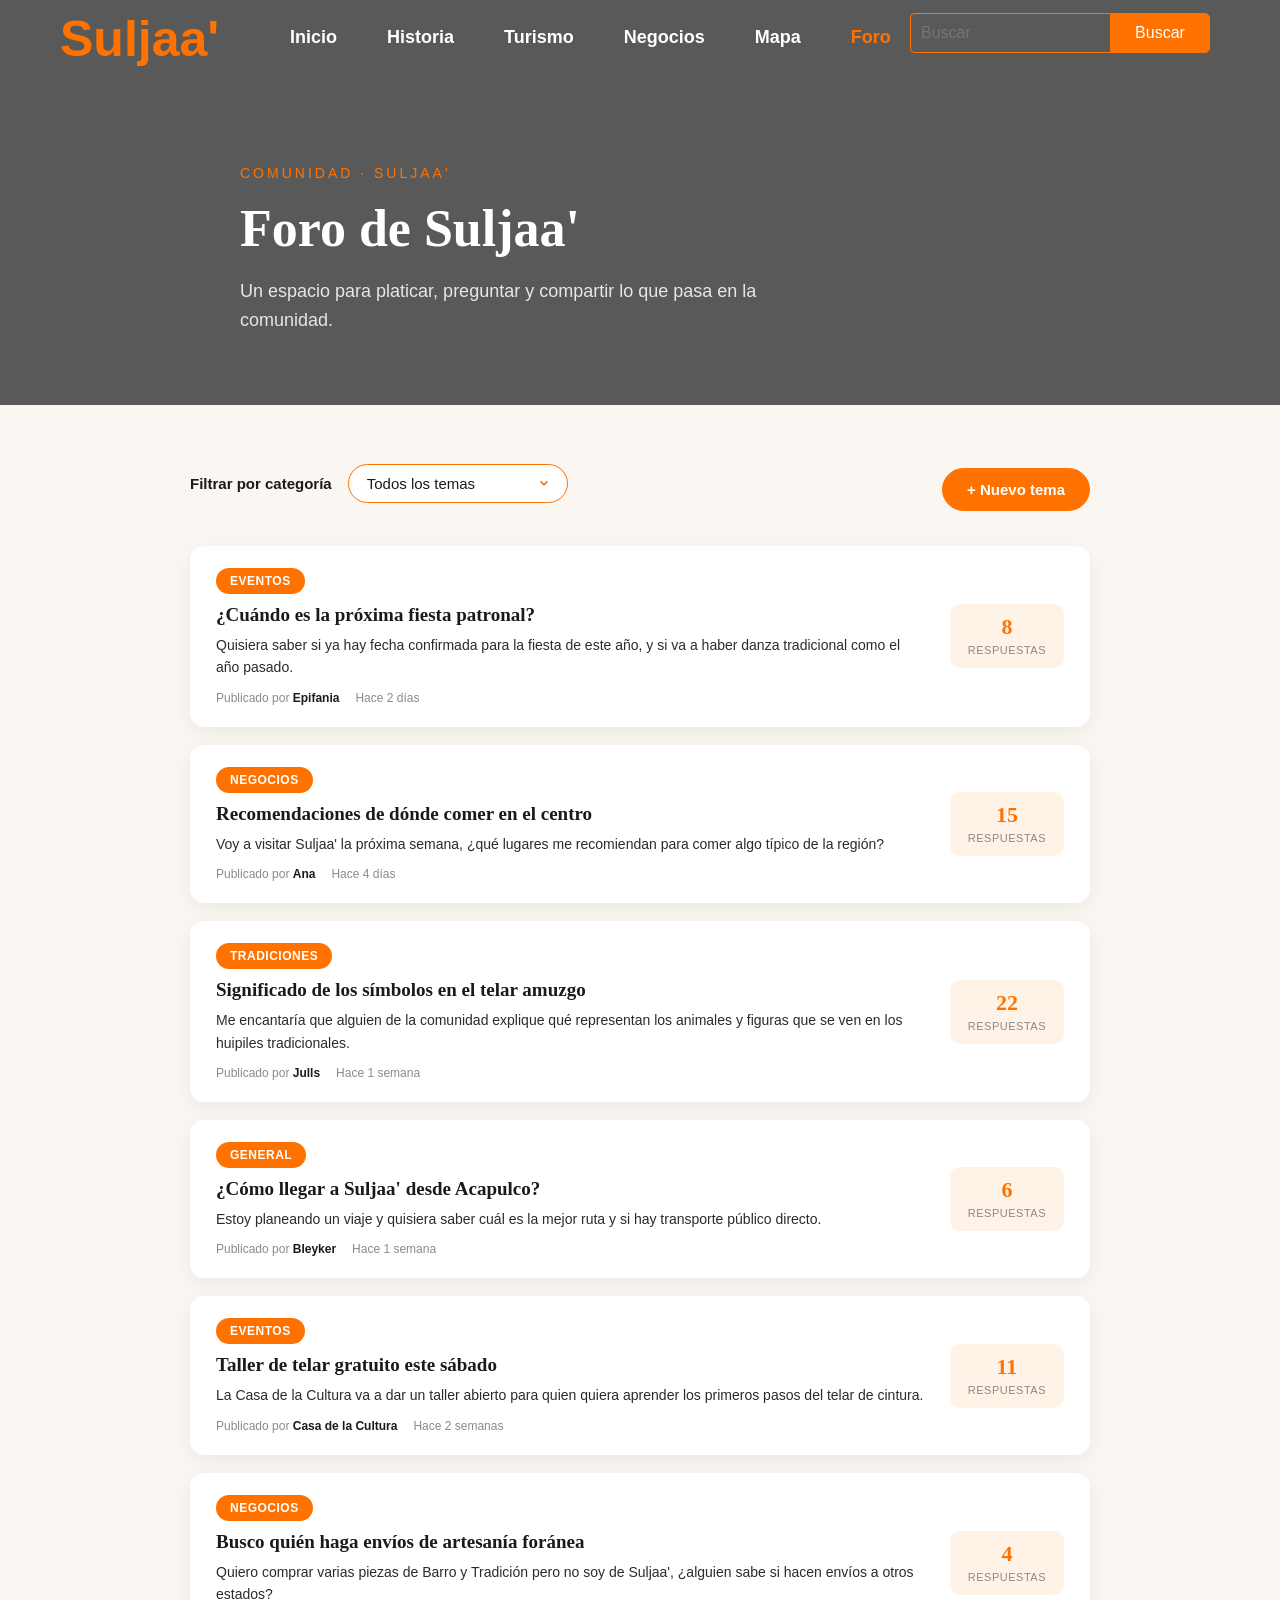
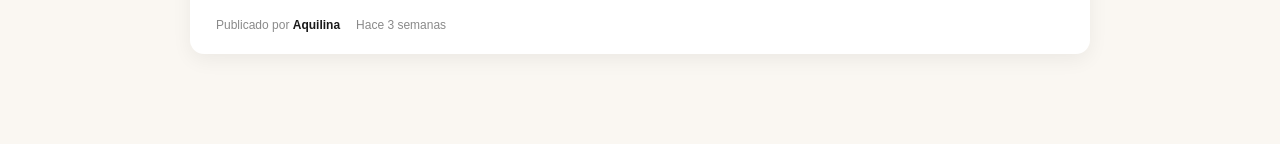
==== commit 862ccbe5: "correccion" ====
--- a/foro.html
+++ b/foro.html
@@ -203,7 +203,7 @@
                         envíos a otros estados?
                     </p>
                     <div class="forum-meta">
-                        <span class="forum-author">Publicado por <strong>Lucía R.</strong></span>
+                        <span class="forum-author">Publicado por <strong>Aquilina</strong></span>
                         <span class="forum-date">Hace 3 semanas</span>
                     </div>
                 </div>
